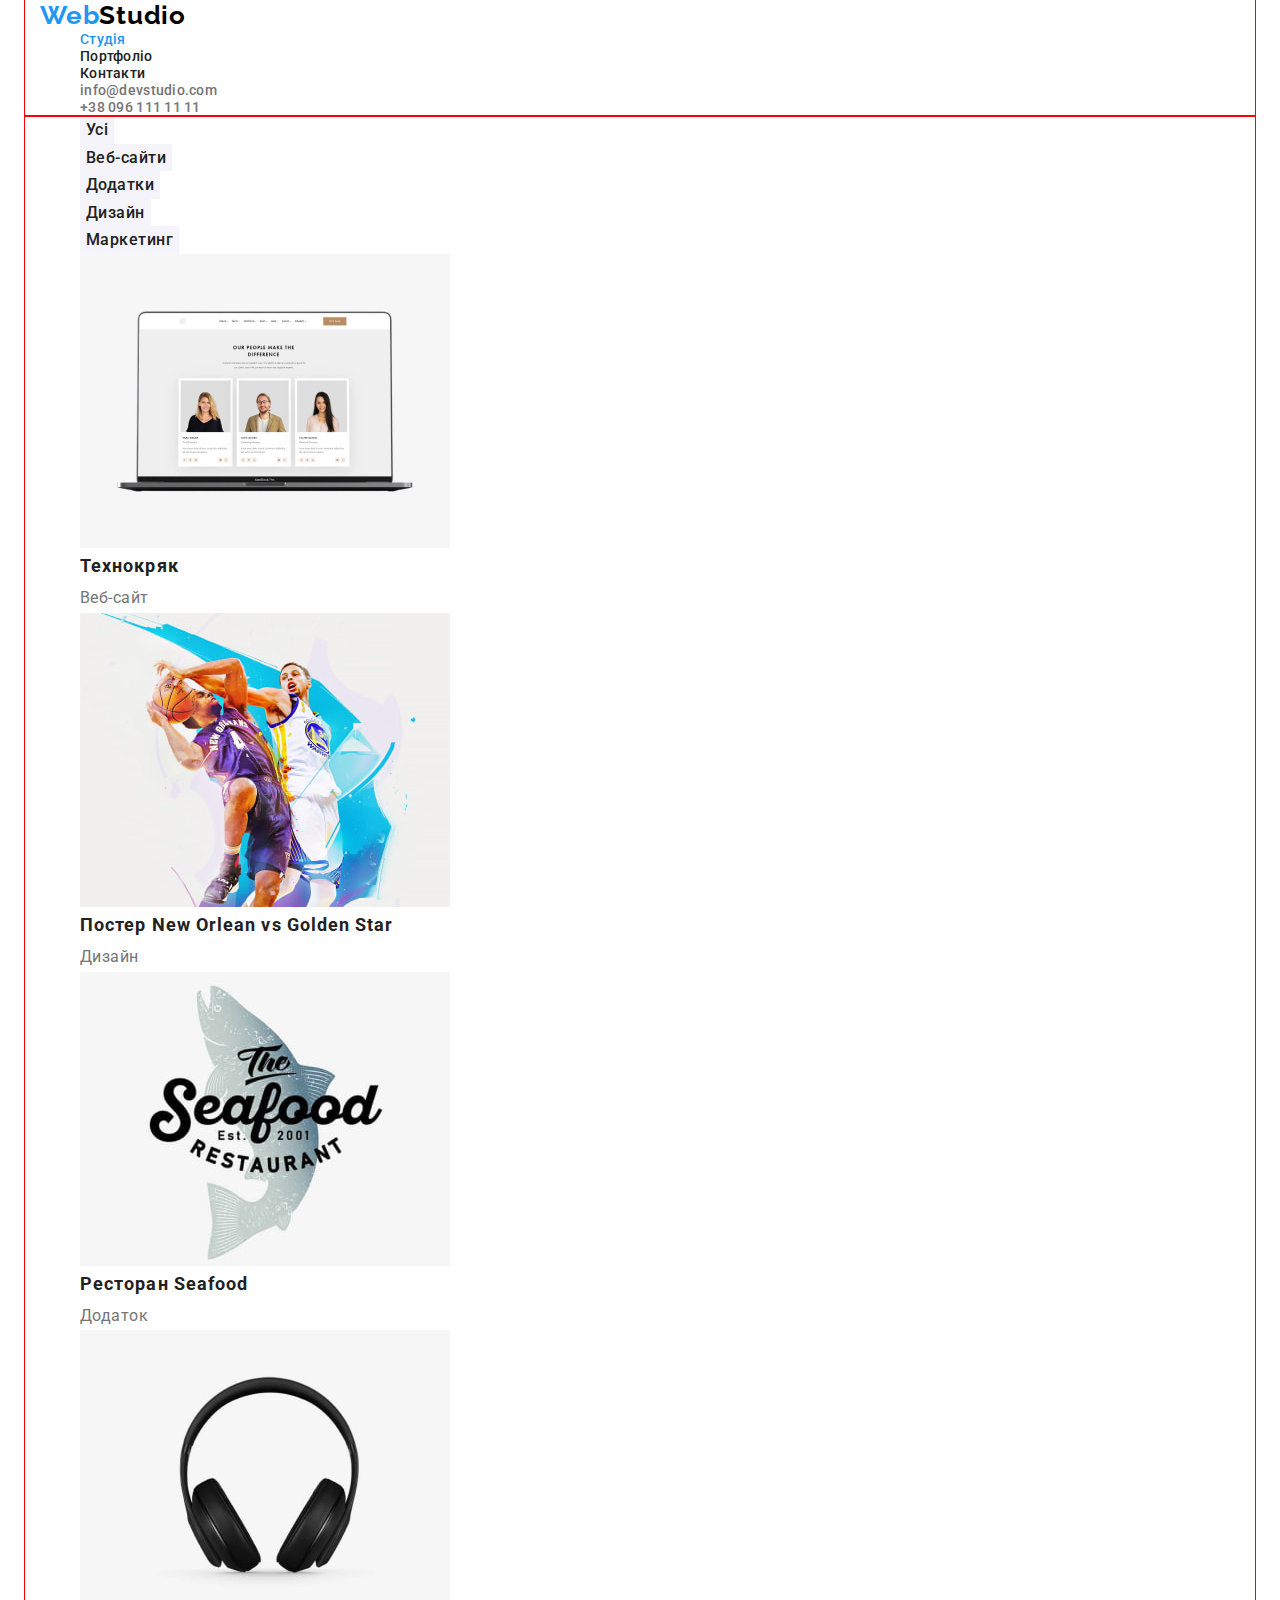
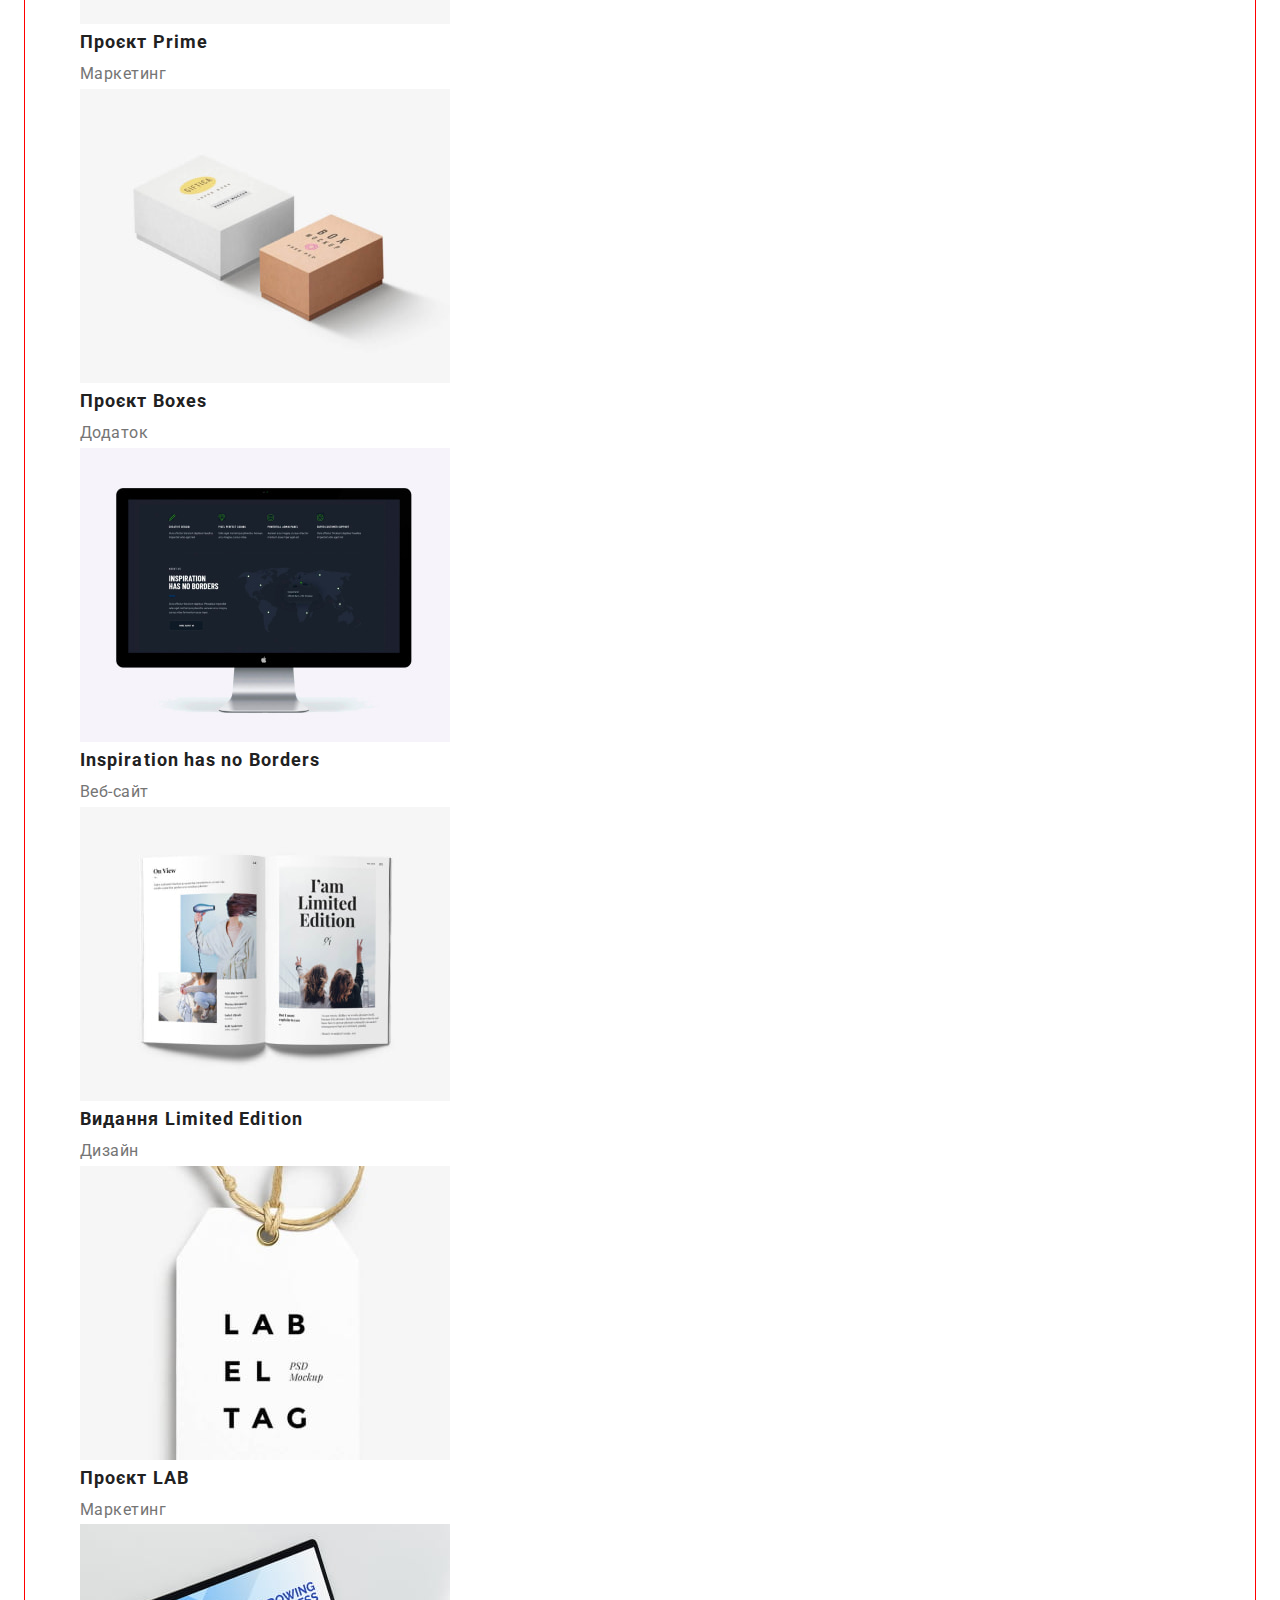
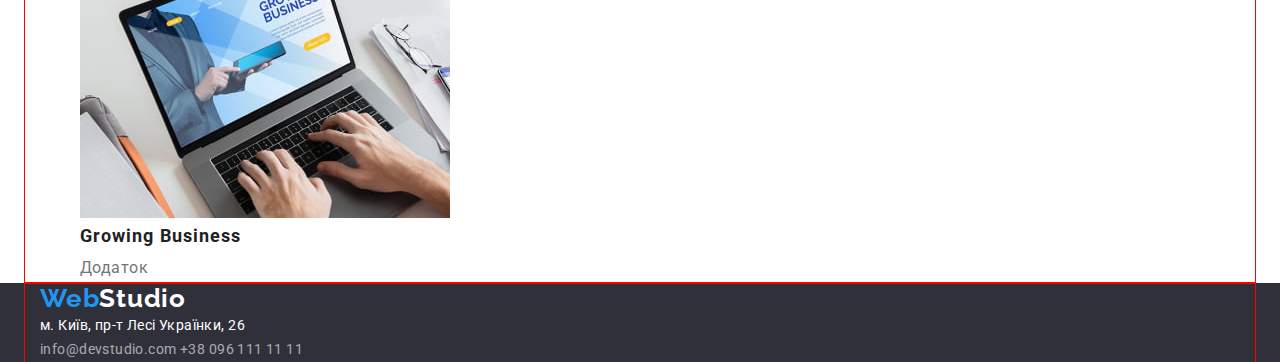
==== portfolio.html @ 1e2674c6 "Дабовляет размер в .container" ====
<!DOCTYPE html>
<html lang="uk">
  <head>
    <meta charset="UTF-8" />
    <meta http-equiv="X-UA-Compatible" content="IE=edge" />
    <meta name="viewport" content="width=device-width, initial-scale=1.0" />
    <link
      rel="stylesheet"
      href="https://cdnjs.cloudflare.com/ajax/libs/modern-normalize/1.1.0/modern-normalize.min.css"
    />
    <link rel="preconnect" href="https://fonts.googleapis.com" />
    <link rel="preconnect" href="https://fonts.gstatic.com" crossorigin />
    <link
      href="https://fonts.googleapis.com/css2?family=Raleway:wght@700&family=Roboto:wght@400;500;700;900&display=swap"
      rel="stylesheet"
    />
    <link rel="stylesheet" href="./css/styles.css" />
    <title>Portfolio</title>
  </head>
  <body>
    <header>
      <div class="container">
        <a class="logo" href="./index.html"><span class="logo-cover">Web</span>Studio</a>
        <nav>
          <ul class="list">
            <li>
              <a class="link navigation-link this-page" href="./index.html">Студія</a>
            </li>
            <li>
              <a class="link navigation-link" href="./portfolio.html">Портфоліо</a>
            </li>
            <li>
              <a class="link navigation-link" href="#">Контакти</a>
            </li>
          </ul>
        </nav>
        <ul class="list">
          <li>
            <a class="link top-contact" href="mailto:info@devstudio.com">info@devstudio.com</a>
          </li>
          <li>
            <a class="link top-contact" href="tel:+380961111111">+38 096 111 11 11</a>
          </li>
        </ul>
      </div>
    </header>
    <main>
      <section product-section>
        <div class="container">
          <h1 class="visually-hidden">Портфоліо Web Studio</h1>
          <ul class="list">
            <li><button class="button" type="button">Усі</button></li>
            <li><button class="button" type="button">Веб-сайти</button></li>
            <li><button class="button" type="button">Додатки</button></li>
            <li><button class="button" type="button">Дизайн</button></li>
            <li><button class="button" type="button">Маркетинг</button></li>
          </ul>
          <ul class="list product-card">
            <li>
              <a class="product-link" href="">
                <img
                  src="./images/8.jpg"
                  alt="Ноутбук на білому тлі, на екрані якого відкрита веб-сайт"
                  width="370"
                  height="294"
                />
                <h2 class="product-title">Технокряк</h2>
                <span class="product-text">Веб-сайт</span>
              </a>
            </li>
            <li>
              <a class="product-link" href="">
                <img
                  src="./images/9.jpg"
                  alt="Два хлопця грають у баскетбол"
                  width="370"
                  height="294"
                />
                <h2 class="product-title">Постер New Orlean vs Golden Star</h2>
                <span class="product-text">Дизайн</span>
              </a>
            </li>
            <li>
              <a class="product-link" href="">
                <img
                  src="./images/10.jpg"
                  alt="Напис The Seafood на задньому твір якої розташована риба"
                  width="370"
                  height="294"
                />
                <h2 class="product-title">Ресторан Seafood</h2>
                <span class="product-text">Додаток</span>
              </a>
            </li>
            <li>
              <a class="product-link" href="">
                <img
                  src="./images/11.jpg"
                  alt="Бездротові навушники на білому тлі"
                  width="370"
                  height="294"
                />
                <h2 class="product-title">Проєкт Prime</h2>
                <span class="product-text">Маркетинг</span>
              </a>
            </li>
            <li>
              <a class="product-link" href="">
                <img src="./images/12.jpg" alt="Напис Lab el tag" width="370" height="294" />
                <h2 class="product-title">Проєкт Boxes</h2>
                <span class="product-text">Додаток</span>
              </a>
            </li>
            <li>
              <a class="product-link" href="">
                <img
                  src="./images/13.jpg"
                  alt="Дві коробки на білому тлі"
                  width="370"
                  height="294"
                />
                <h2 class="product-title">Inspiration has no Borders</h2>
                <span class="product-text">Веб-сайт</span>
              </a>
            </li>
            <li>
              <a class="product-link" href="">
                <img
                  src="./images/14.jpg"
                  alt="Комп'ютер із відкритим додатком"
                  width="370"
                  height="294"
                />
                <h2 class="product-title">Видання Limited Edition</h2>
                <span class="product-text">Дизайн</span>
              </a>
            </li>
            <li>
              <a class="product-link" href="">
                <img src="./images/15.jpg" alt="Книжка на білому тлі" width="370" height="294" />
                <h2 class="product-title">Проєкт LAB</h2>
                <span class="product-text">Маркетинг</span>
              </a>
            </li>
            <li>
              <a class="product-link" href="">
                <img
                  src="./images/16.jpg"
                  alt="Робочий стіл на якому розташовані рюкзак, аркуші паперу та ноутбук, у якому відкрито веб-сторінку"
                  width="370"
                  height="294"
                />
                <h2 class="product-title">Growing Business</h2>
                <span class="product-text">Додаток</span>
              </a>
            </li>
          </ul>
        </div>
      </section>
    </main>
    <footer class="bottom-section">
      <div class="container">
        <a class="logo bottom-logo" href="./index.html"
          ><span class="logo-cover">Web</span>Studio</a
        >
        <address class="bottom-text">м. Київ, пр-т Лесі Українки, 26</address>
        <address>
          <a class="link bottom-contact" href="mailto:info@devstudio.com">info@devstudio.com</a>
          <a class="link bottom-contact" href="tel:+380961111111">+38 096 111 11 11</a>
        </address>
      </div>
    </footer>
  </body>
</html>
---- css/styles.css ----
:root{
    --background-color: #FFF;
    --pramiry-color: #757575;
    --secondory-color:#212121;
    --company-color:#2196F3;

    --footer-contact-color: rgba(255, 255, 255, 0.6);

    --pramiry-button-color: #FFF;
    --secondory-button-color: #212121;
    --pramiry-button-background-color: #2196F3;
    --secondory-button-background-color: #F5F4FA; 
}

body
{
    color: var(--pramiry-color);
    background-color: var(--background-color);
    font-family: 'Roboto', sans-serif;
    font-size: 14px;

    letter-spacing: 0.03em;
}

img{
    display: block;
    max-width: 100%;
    height: auto;    
}

h1,
h2,
h3,
p,
ul
{
    margin: 0px;    
}

/* visually hidden */
.visually-hidden {
    position: absolute;
    white-space: nowrap;
    width: 1px;
    height: 1px;
    overflow: hidden;
    border: 0;
    padding: 0;
    clip: rect(0 0 0 0);
    clip-path: inset(50%);
    margin: -1px;
}

/* Container */
.container{
    width: 1230px;

    padding-left: 15px;
    padding-right: 15px;

    margin-left: auto;
    margin-right: auto;

    outline: 1px solid red;
}

/* list */
.list {
    list-style: none;
}

/* links */
.link {
    color: inherit;

    font-size: inherit;

    line-height: 1.14;
    letter-spacing: 0.02em;
    text-decoration: none;
}
.link:hover,
.link:focus {
    color: var(--company-color);
}

/* button */
.button {
    color: var(--secondory-button-color);
    background-color: var(--secondory-button-background-color);

    font-family: inherit;
    font-weight: 500;
    font-size: 16px;
    
    line-height: 1.6;
    letter-spacing: 0.03em;

    border: 0;
}
.button:hover,
.button:focus {
    color: var(--pramiry-button-color);
    background-color: var(--pramiry-button-background-color);
}
/* title */
.title {
    color: var(--secondory-color);

    font-weight: 700;
    font-size: 36px;

    line-height: 1.16;
    letter-spacing: 0.03em;
}

/* header */
 .logo{
    color: #000000;

    font-family: 'Raleway';
    font-weight: 700;
    font-size: 26px;

    line-height: 1.2;
    letter-spacing: 0.03em;

    text-decoration: none;
}
.logo-cover{
    color: var(--company-color);
}
.navigation-link {
    color: var(--secondory-color);

    font-weight: 500;

    line-height: 1.14;
    letter-spacing: 0.02em;
}
.link.this-page {
    color: var(--company-color);
}
.top-contact {

    font-weight: 500;

    line-height: 1.14;
    letter-spacing: 0.02em;
}


/* hero section */
.hero-section{
    background-color: #2F303A;;
}
.hero-title{
    color: #FFFFFF;

    font-weight: 900;
    font-size: 44px;

    line-height: 1.4;
    letter-spacing: 0.06em;

    text-transform: uppercase;
}
.hero-button{
    background-color: var(--company-color);
    color: var(--pramiry-button-color);

    font-family: inherit;
    font-weight: 700;
    font-size: 16px;
    line-height: 1.9;

    letter-spacing: 0.06em;

    border: 0;

    cursor: pointer;
}

/* features section */
.features-title{
    color: var(--secondory-color);

    font-weight: 700;
    font-size: inherit;
    
    line-height: 1.14;
    letter-spacing: 0.03em;
    text-transform: uppercase;
}
/* development-section */

/* employee section */
.employee-title
{
    color: var(--secondory-color);

    font-weight: 500;
    font-size: 16px;

    line-height: 1.19;
    letter-spacing: 0.03em;
}
.employee-text{
    line-height: 1.71;
}

/* footer */
.bottom-section{
    background-color: #2F303A;
}
.logo.bottom-logo {
    color: #FFFFFF;
}
.bottom-text{
    color: #fff;

    font-style: inherit;
    font-weight: 400;

    line-height: 1.7;
    letter-spacing: 0.03em;
}
.bottom-contact {
    color: rgba(255, 255, 255, 0.6);

    font-weight: 400;
    font-style:normal;

    line-height: 1.7;
    letter-spacing: 0.03em;
}

/* product section */
.product-link{
    text-decoration: none;
}
.product-title{
    color: var(--secondory-button-color);

    font-weight: 700;
    font-size: 18px;
    line-height: 2;

    letter-spacing: 0.06em;
}
.product-text{
    color: var(--pramiry-color);

    font-size: 16px;

    line-height: 1.8;
    letter-spacing: 0.03em;
}
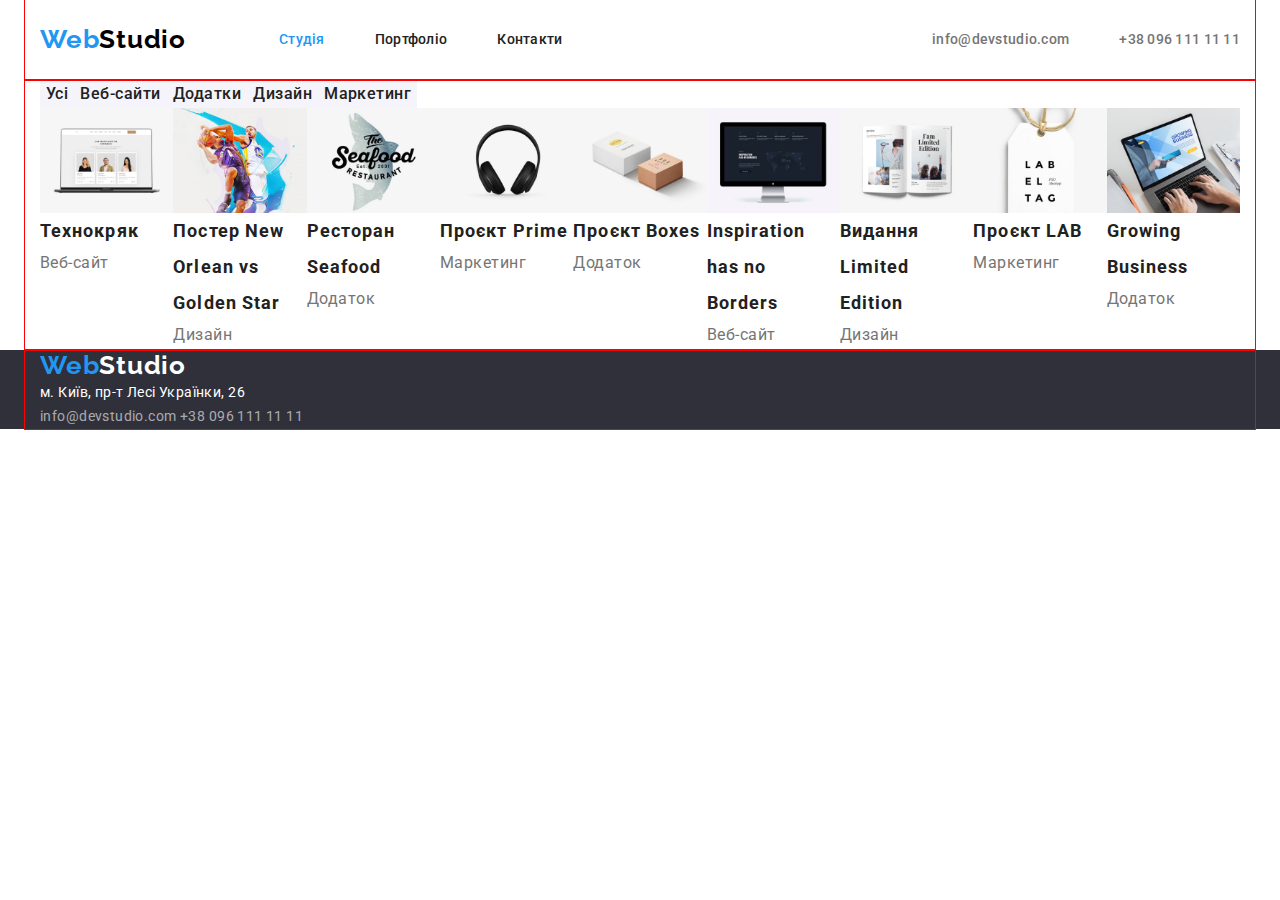
==== commit 1c810153: "Дабовляет флексы в хедер" ====
--- a/portfolio.html
+++ b/portfolio.html
@@ -19,26 +19,26 @@
   </head>
   <body>
     <header>
-      <div class="container">
+      <div class="container flex-header">
         <a class="logo" href="./index.html"><span class="logo-cover">Web</span>Studio</a>
         <nav>
-          <ul class="list">
-            <li>
+          <ul class="list list-nav">
+            <li class="item">
               <a class="link navigation-link this-page" href="./index.html">Студія</a>
             </li>
-            <li>
+            <li class="item">
               <a class="link navigation-link" href="./portfolio.html">Портфоліо</a>
             </li>
-            <li>
+            <li class="item">
               <a class="link navigation-link" href="#">Контакти</a>
             </li>
           </ul>
         </nav>
-        <ul class="list">
-          <li>
+        <ul class="list list-contact">
+          <li class="item">
             <a class="link top-contact" href="mailto:info@devstudio.com">info@devstudio.com</a>
           </li>
-          <li>
+          <li class="item">
             <a class="link top-contact" href="tel:+380961111111">+38 096 111 11 11</a>
           </li>
         </ul>
--- a/css/styles.css
+++ b/css/styles.css
@@ -34,7 +34,8 @@
 p,
 ul
 {
-    margin: 0px;    
+    margin: 0px;
+    padding: 0px;   
 }
 
 /* visually hidden */
@@ -66,6 +67,8 @@
 
 /* list */
 .list {
+    display: flex;
+
     list-style: none;
 }
 
@@ -115,6 +118,10 @@
 }
 
 /* header */
+.flex-header{
+    display: flex;
+    align-items: center;
+}
  .logo{
     color: #000000;
 
@@ -138,7 +145,7 @@
     line-height: 1.14;
     letter-spacing: 0.02em;
 }
-.link.this-page {
+.link.this-page{
     color: var(--company-color);
 }
 .top-contact {
@@ -149,6 +156,23 @@
     letter-spacing: 0.02em;
 }
 
+.list .item:not(:last-child){
+    margin-right:50px;
+}
+.list-nav
+{
+    margin-left: 93px;
+}
+.list.list-contact{
+    margin-left: auto;
+}
+.flex-header .link
+{
+    display: block;
+    padding-top: 32px;
+    padding-bottom: 32px;
+
+}
 
 /* hero section */
 .hero-section{
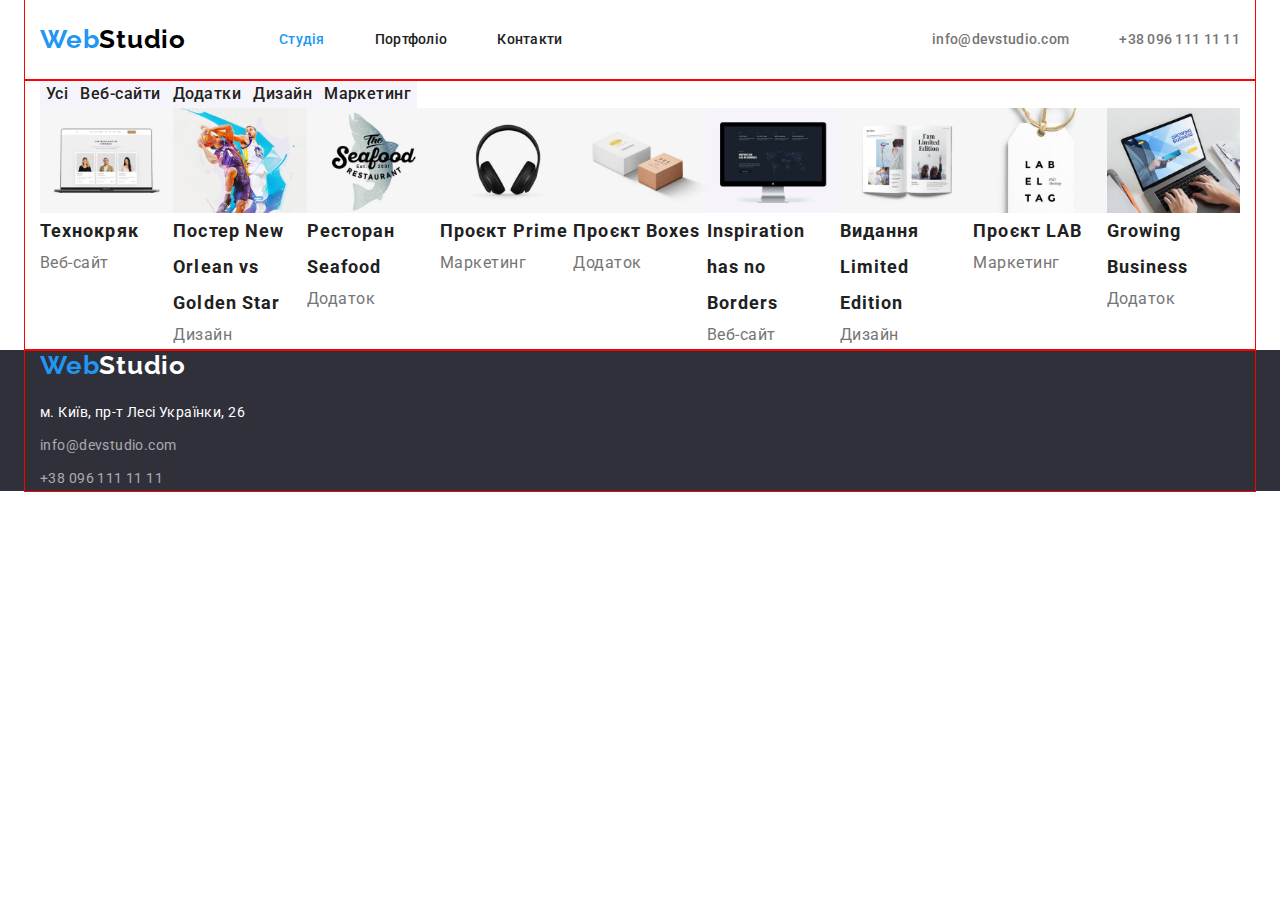
==== commit b6319acf: "Редактирует footer" ====
--- a/portfolio.html
+++ b/portfolio.html
@@ -45,7 +45,7 @@
       </div>
     </header>
     <main>
-      <section product-section>
+      <section class="product-section">
         <div class="container">
           <h1 class="visually-hidden">Портфоліо Web Studio</h1>
           <ul class="list">
@@ -163,10 +163,18 @@
         <a class="logo bottom-logo" href="./index.html"
           ><span class="logo-cover">Web</span>Studio</a
         >
-        <address class="bottom-text">м. Київ, пр-т Лесі Українки, 26</address>
+        <address class="bottom-text">
+          <span class="bottom-span">м. Київ, пр-т Лесі Українки, 26</span>
+        </address>
         <address>
-          <a class="link bottom-contact" href="mailto:info@devstudio.com">info@devstudio.com</a>
-          <a class="link bottom-contact" href="tel:+380961111111">+38 096 111 11 11</a>
+          <ul>
+            <span class="bottom-span"
+              ><a class="link bottom-contact" href="mailto:info@devstudio.com"
+                >info@devstudio.com</a
+              ></span
+            >
+            <a class="link bottom-contact" href="tel:+380961111111">+38 096 111 11 11</a>
+          </ul>
         </address>
       </div>
     </footer>
--- a/css/styles.css
+++ b/css/styles.css
@@ -108,6 +108,10 @@
 }
 /* title */
 .title {
+    text-align: center;
+
+    margin-bottom: 50px;
+
     color: var(--secondory-color);
 
     font-weight: 700;
@@ -176,9 +180,15 @@
 
 /* hero section */
 .hero-section{
-    background-color: #2F303A;;
+    background-color: #2F303A;
 }
 .hero-title{
+    text-align: center;
+    margin-left: auto;
+    margin-right: auto;
+
+    width: 696px;
+
     color: #FFFFFF;
 
     font-weight: 900;
@@ -190,8 +200,14 @@
     text-transform: uppercase;
 }
 .hero-button{
+    padding: 0px;
+    margin-left: auto;
+    margin-right: auto;
+    display: block;
+
     background-color: var(--company-color);
     color: var(--pramiry-button-color);
+    box-shadow: 0px 4px 4px rgba(0, 0, 0, 0.15);
 
     font-family: inherit;
     font-weight: 700;
@@ -201,12 +217,19 @@
     letter-spacing: 0.06em;
 
     border: 0;
+    border-radius: 4px;
 
     cursor: pointer;
+}
+.hero-button .button-text{
+    display: block;
+    padding: 10px 32px;
 }
 
 /* features section */
 .features-title{
+    margin-bottom: 10px;
+
     color: var(--secondory-color);
 
     font-weight: 700;
@@ -216,11 +239,29 @@
     letter-spacing: 0.03em;
     text-transform: uppercase;
 }
+.features-list{
+    flex-wrap: wrap;
+}
+.list-features .item{
+    width: 270px;
+}
+.list-features .item:not(:nth-child(4n+4)){
+    margin-right: 30px;
+}
 /* development-section */
-
+.list-developmen{
+    flex-wrap: wrap;
+}
+.list-developmen .item:not(:nth-child(4n+4)){
+    margin-right: 30px;
+}
 /* employee section */
-.employee-title
-{
+.card-text{
+    text-align: center;
+}
+.employee-card-title{
+    margin-bottom: 10px;
+
     color: var(--secondory-color);
 
     font-weight: 500;
@@ -229,7 +270,7 @@
     line-height: 1.19;
     letter-spacing: 0.03em;
 }
-.employee-text{
+.employee-card-text{
     line-height: 1.71;
 }
 
@@ -238,7 +279,9 @@
     background-color: #2F303A;
 }
 .logo.bottom-logo {
+    display: block;
     color: #FFFFFF;
+    margin-bottom: 20px;
 }
 .bottom-text{
     color: #fff;
@@ -248,6 +291,10 @@
 
     line-height: 1.7;
     letter-spacing: 0.03em;
+}
+.bottom-span{
+    display: block;
+   margin-bottom: 9px; 
 }
 .bottom-contact {
     color: rgba(255, 255, 255, 0.6);
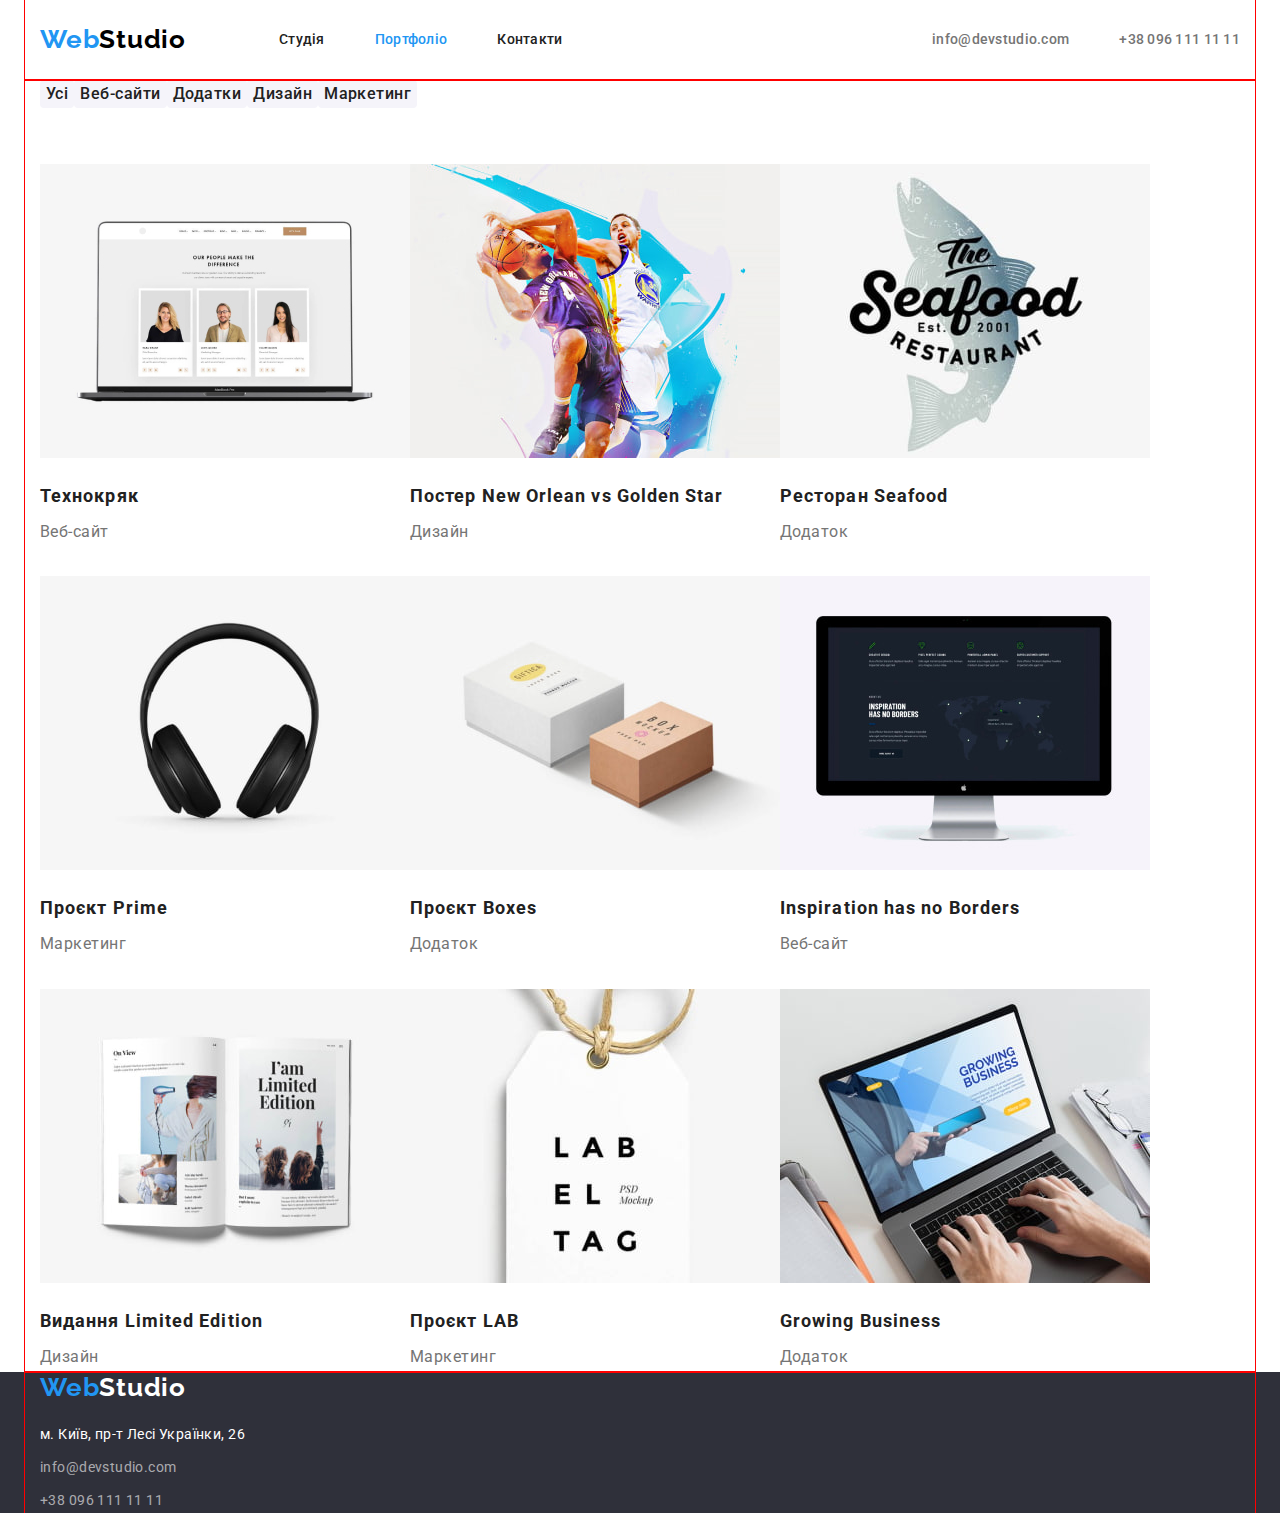
==== commit 339bc3a4: "Дабавляет сетку флексов в партфорио" ====
--- a/portfolio.html
+++ b/portfolio.html
@@ -24,10 +24,10 @@
         <nav>
           <ul class="list list-nav">
             <li class="item">
-              <a class="link navigation-link this-page" href="./index.html">Студія</a>
+              <a class="link navigation-link" href="./index.html">Студія</a>
             </li>
             <li class="item">
-              <a class="link navigation-link" href="./portfolio.html">Портфоліо</a>
+              <a class="link navigation-link this-page" href="./portfolio.html">Портфоліо</a>
             </li>
             <li class="item">
               <a class="link navigation-link" href="#">Контакти</a>
@@ -48,7 +48,7 @@
       <section class="product-section">
         <div class="container">
           <h1 class="visually-hidden">Портфоліо Web Studio</h1>
-          <ul class="list">
+          <ul class="list list-botton">
             <li><button class="button" type="button">Усі</button></li>
             <li><button class="button" type="button">Веб-сайти</button></li>
             <li><button class="button" type="button">Додатки</button></li>
@@ -56,7 +56,7 @@
             <li><button class="button" type="button">Маркетинг</button></li>
           </ul>
           <ul class="list product-card">
-            <li>
+            <li class="item">
               <a class="product-link" href="">
                 <img
                   src="./images/8.jpg"
@@ -68,7 +68,7 @@
                 <span class="product-text">Веб-сайт</span>
               </a>
             </li>
-            <li>
+            <li class="item">
               <a class="product-link" href="">
                 <img
                   src="./images/9.jpg"
@@ -80,7 +80,7 @@
                 <span class="product-text">Дизайн</span>
               </a>
             </li>
-            <li>
+            <li class="item">
               <a class="product-link" href="">
                 <img
                   src="./images/10.jpg"
@@ -92,7 +92,7 @@
                 <span class="product-text">Додаток</span>
               </a>
             </li>
-            <li>
+            <li class="item">
               <a class="product-link" href="">
                 <img
                   src="./images/11.jpg"
@@ -104,14 +104,14 @@
                 <span class="product-text">Маркетинг</span>
               </a>
             </li>
-            <li>
+            <li class="item">
               <a class="product-link" href="">
                 <img src="./images/12.jpg" alt="Напис Lab el tag" width="370" height="294" />
                 <h2 class="product-title">Проєкт Boxes</h2>
                 <span class="product-text">Додаток</span>
               </a>
             </li>
-            <li>
+            <li class="item">
               <a class="product-link" href="">
                 <img
                   src="./images/13.jpg"
@@ -123,7 +123,7 @@
                 <span class="product-text">Веб-сайт</span>
               </a>
             </li>
-            <li>
+            <li class="item">
               <a class="product-link" href="">
                 <img
                   src="./images/14.jpg"
@@ -135,14 +135,14 @@
                 <span class="product-text">Дизайн</span>
               </a>
             </li>
-            <li>
+            <li class="item">
               <a class="product-link" href="">
                 <img src="./images/15.jpg" alt="Книжка на білому тлі" width="370" height="294" />
                 <h2 class="product-title">Проєкт LAB</h2>
                 <span class="product-text">Маркетинг</span>
               </a>
             </li>
-            <li>
+            <li class="item">
               <a class="product-link" href="">
                 <img
                   src="./images/16.jpg"
--- a/css/styles.css
+++ b/css/styles.css
@@ -89,12 +89,15 @@
 
 /* button */
 .button {
+
     color: var(--secondory-button-color);
     background-color: var(--secondory-button-background-color);
 
     font-family: inherit;
     font-weight: 500;
     font-size: 16px;
+
+    border-radius: 4px;
     
     line-height: 1.6;
     letter-spacing: 0.03em;
@@ -105,6 +108,7 @@
 .button:focus {
     color: var(--pramiry-button-color);
     background-color: var(--pramiry-button-background-color);
+    box-shadow: 0px 3px 1px rgba(0, 0, 0, 0.1), 0px 1px 2px rgba(0, 0, 0, 0.08), 0px 2px 2px rgba(0, 0, 0, 0.12);
 }
 /* title */
 .title {
@@ -160,7 +164,9 @@
     letter-spacing: 0.02em;
 }
 
-.list .item:not(:last-child){
+.list-nav .item:not(:last-child),
+.list-contact .item:not(:last-child)
+{
     margin-right:50px;
 }
 .list-nav
@@ -307,10 +313,31 @@
 }
 
 /* product section */
+.list-botton
+{
+    margin-left: auto;
+    margin-right: auto;
+    margin-bottom: 56px;
+}
+.product-card{
+    flex-wrap: wrap;
+}
+.product-card .item{
+    width: 370px;
+}
+.product-card .item:not(:nth-child(n+7)){
+    margin-bottom: 30px;
+}
+.product-card .item:not(:nth-child(n3+3))
+{
+    margin-right: 30px;
+}
 .product-link{
     text-decoration: none;
 }
 .product-title{
+    margin-top: 20px;
+    margin-bottom: 4px;
     color: var(--secondory-button-color);
 
     font-weight: 700;
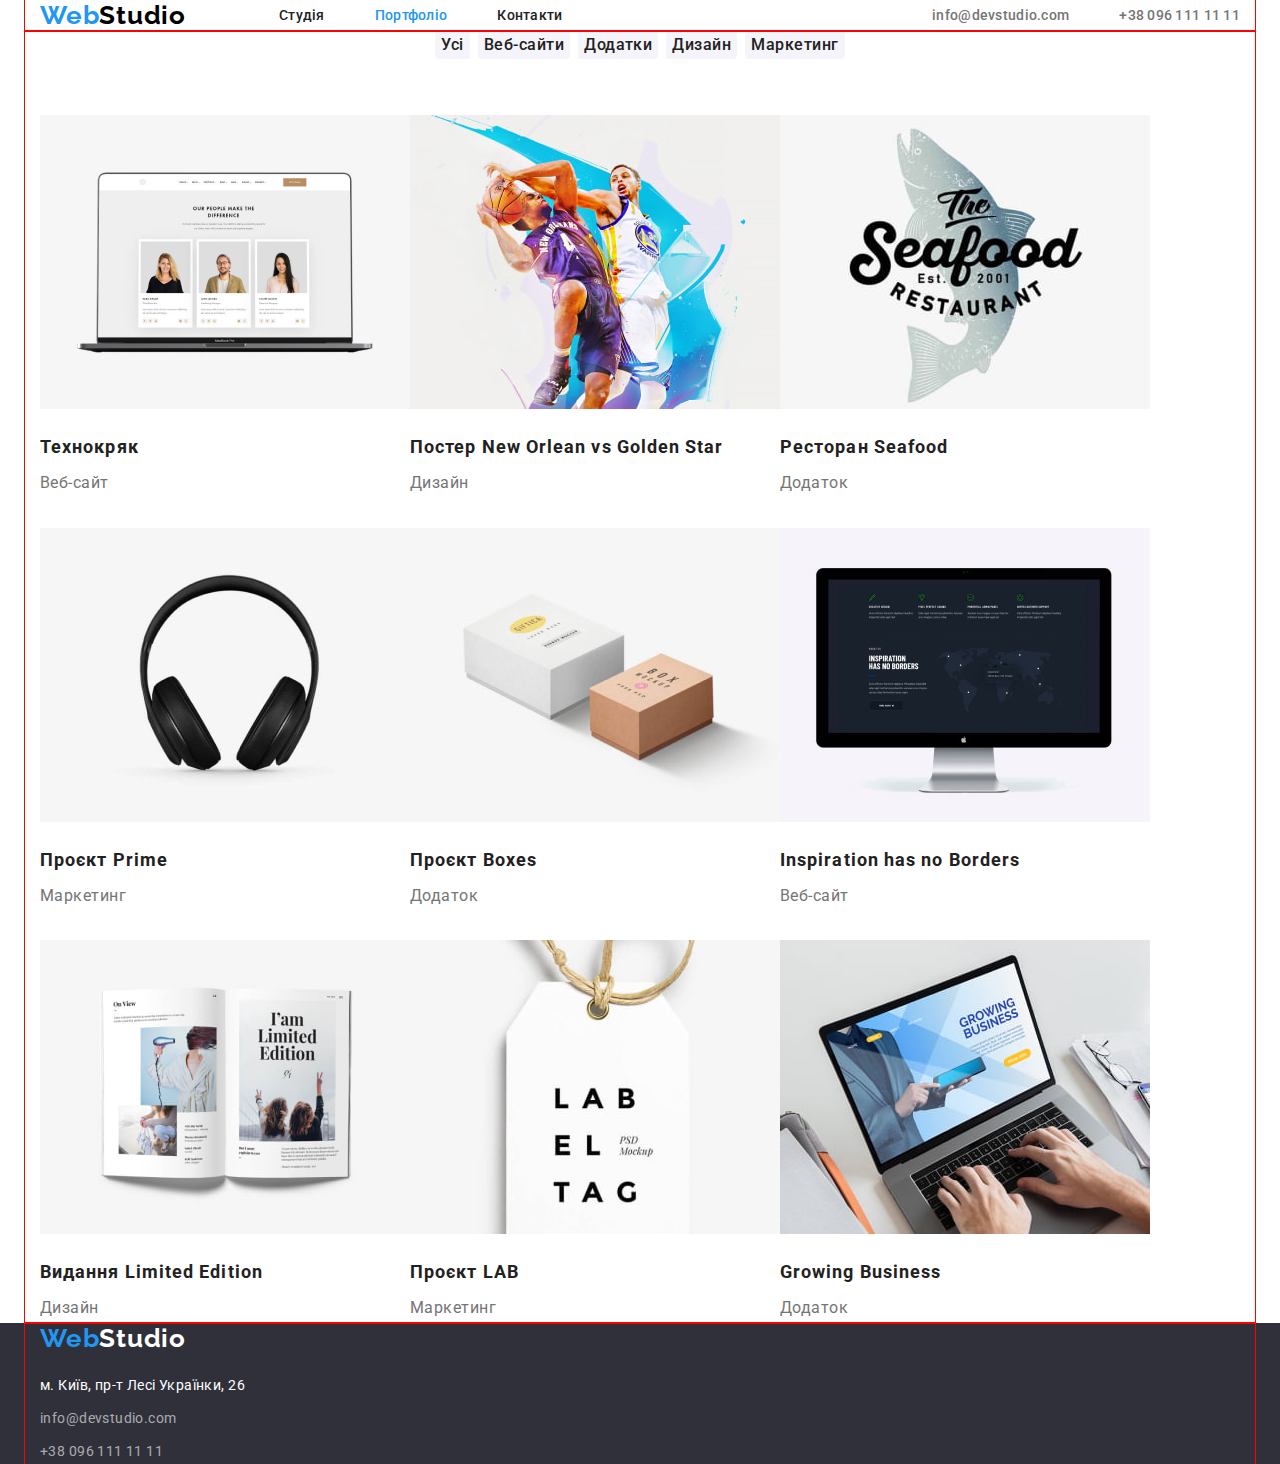
==== commit 880231b9: "Исправил шапку" ====
--- a/portfolio.html
+++ b/portfolio.html
@@ -20,8 +20,8 @@
   <body>
     <header>
       <div class="container flex-header">
-        <a class="logo" href="./index.html"><span class="logo-cover">Web</span>Studio</a>
-        <nav>
+        <nav class="flex-nav">
+          <a class="logo" href="./index.html"><span class="logo-cover">Web</span>Studio</a>
           <ul class="list list-nav">
             <li class="item">
               <a class="link navigation-link" href="./index.html">Студія</a>
@@ -49,11 +49,11 @@
         <div class="container">
           <h1 class="visually-hidden">Портфоліо Web Studio</h1>
           <ul class="list list-botton">
-            <li><button class="button" type="button">Усі</button></li>
-            <li><button class="button" type="button">Веб-сайти</button></li>
-            <li><button class="button" type="button">Додатки</button></li>
-            <li><button class="button" type="button">Дизайн</button></li>
-            <li><button class="button" type="button">Маркетинг</button></li>
+            <li class="item"><button class="button" type="button">Усі</button></li>
+            <li class="item"><button class="button" type="button">Веб-сайти</button></li>
+            <li class="item"><button class="button" type="button">Додатки</button></li>
+            <li class="item"><button class="button" type="button">Дизайн</button></li>
+            <li class="item"><button class="button" type="button">Маркетинг</button></li>
           </ul>
           <ul class="list product-card">
             <li class="item">
--- a/css/styles.css
+++ b/css/styles.css
@@ -129,8 +129,18 @@
 .flex-header{
     display: flex;
     align-items: center;
-}
- .logo{
+    justify-content: space-between;
+}
+.flex-nav{
+    display: flex;
+    align-items: center;
+    gap: 93px;
+}
+.list-nav{
+    display: flex;
+    gap:50px;
+}
+.logo{
     color: #000000;
 
     font-family: 'Raleway';
@@ -163,37 +173,23 @@
     line-height: 1.14;
     letter-spacing: 0.02em;
 }
-
-.list-nav .item:not(:last-child),
-.list-contact .item:not(:last-child)
-{
-    margin-right:50px;
-}
-.list-nav
-{
-    margin-left: 93px;
-}
 .list.list-contact{
-    margin-left: auto;
-}
-.flex-header .link
-{
-    display: block;
-    padding-top: 32px;
-    padding-bottom: 32px;
-
-}
+    gap: 50px;
+}
+
 
 /* hero section */
 .hero-section{
     background-color: #2F303A;
 }
 .hero-title{
+    margin-bottom: 30px;
+
     text-align: center;
     margin-left: auto;
     margin-right: auto;
 
-    width: 696px;
+    max-width: 696px;
 
     color: #FFFFFF;
 
@@ -228,6 +224,7 @@
     cursor: pointer;
 }
 .hero-button .button-text{
+
     display: block;
     padding: 10px 32px;
 }
@@ -315,9 +312,15 @@
 /* product section */
 .list-botton
 {
-    margin-left: auto;
-    margin-right: auto;
+    display: flex;
+    justify-content: center;
+    align-items: center;
+    
     margin-bottom: 56px;
+}
+.list-botton .item:not(:last-child)
+{
+    margin-right: 8px;    
 }
 .product-card{
     flex-wrap: wrap;
@@ -325,12 +328,11 @@
 .product-card .item{
     width: 370px;
 }
+.product-card .item:not(:nth-child(n3)) {
+    margin-right: 30px;
+}
 .product-card .item:not(:nth-child(n+7)){
     margin-bottom: 30px;
-}
-.product-card .item:not(:nth-child(n3+3))
-{
-    margin-right: 30px;
 }
 .product-link{
     text-decoration: none;
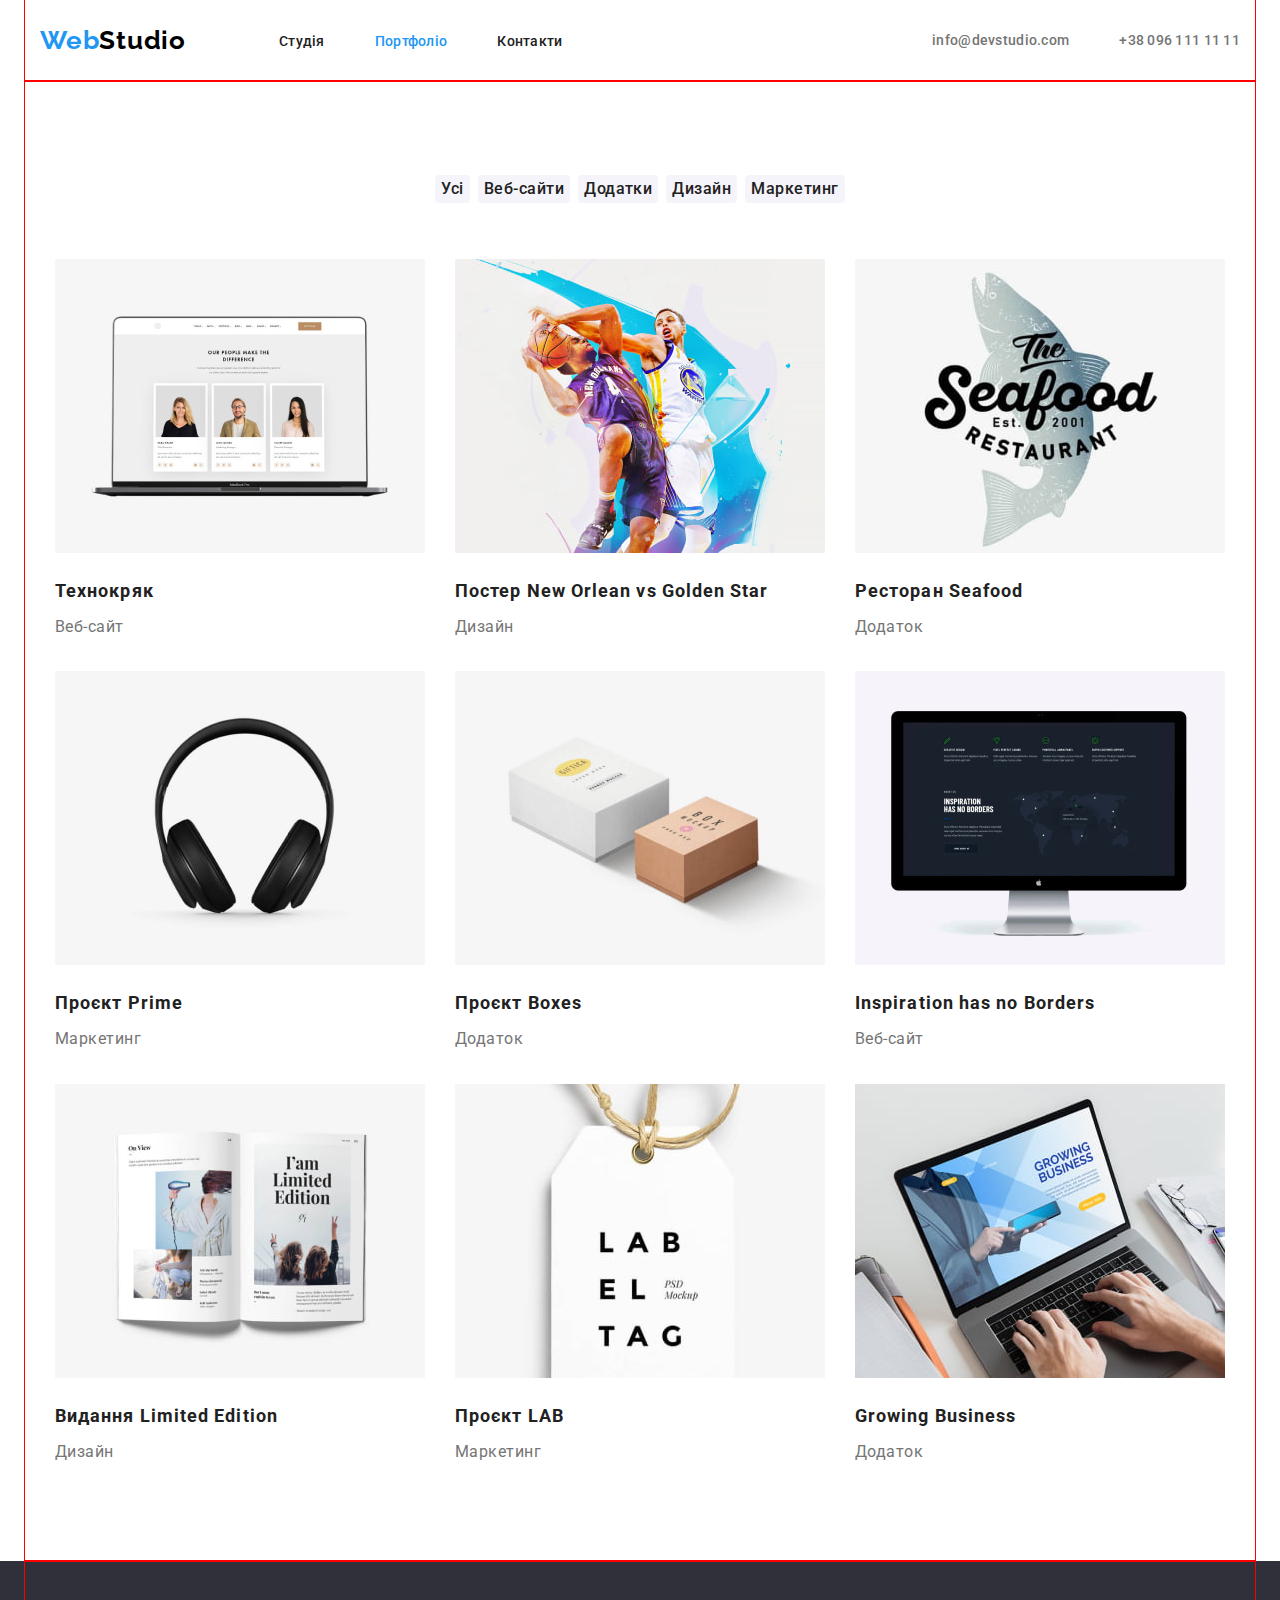
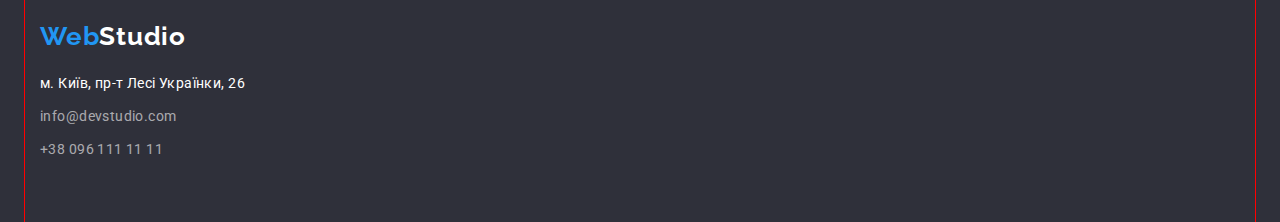
==== commit 376c8c49: "Исправляет недочоты" ====
--- a/portfolio.html
+++ b/portfolio.html
@@ -47,135 +47,139 @@
     <main>
       <section class="product-section">
         <div class="container">
-          <h1 class="visually-hidden">Портфоліо Web Studio</h1>
-          <ul class="list list-botton">
-            <li class="item"><button class="button" type="button">Усі</button></li>
-            <li class="item"><button class="button" type="button">Веб-сайти</button></li>
-            <li class="item"><button class="button" type="button">Додатки</button></li>
-            <li class="item"><button class="button" type="button">Дизайн</button></li>
-            <li class="item"><button class="button" type="button">Маркетинг</button></li>
-          </ul>
-          <ul class="list product-card">
-            <li class="item">
-              <a class="product-link" href="">
-                <img
-                  src="./images/8.jpg"
-                  alt="Ноутбук на білому тлі, на екрані якого відкрита веб-сайт"
-                  width="370"
-                  height="294"
-                />
-                <h2 class="product-title">Технокряк</h2>
-                <span class="product-text">Веб-сайт</span>
-              </a>
-            </li>
-            <li class="item">
-              <a class="product-link" href="">
-                <img
-                  src="./images/9.jpg"
-                  alt="Два хлопця грають у баскетбол"
-                  width="370"
-                  height="294"
-                />
-                <h2 class="product-title">Постер New Orlean vs Golden Star</h2>
-                <span class="product-text">Дизайн</span>
-              </a>
-            </li>
-            <li class="item">
-              <a class="product-link" href="">
-                <img
-                  src="./images/10.jpg"
-                  alt="Напис The Seafood на задньому твір якої розташована риба"
-                  width="370"
-                  height="294"
-                />
-                <h2 class="product-title">Ресторан Seafood</h2>
-                <span class="product-text">Додаток</span>
-              </a>
-            </li>
-            <li class="item">
-              <a class="product-link" href="">
-                <img
-                  src="./images/11.jpg"
-                  alt="Бездротові навушники на білому тлі"
-                  width="370"
-                  height="294"
-                />
-                <h2 class="product-title">Проєкт Prime</h2>
-                <span class="product-text">Маркетинг</span>
-              </a>
-            </li>
-            <li class="item">
-              <a class="product-link" href="">
-                <img src="./images/12.jpg" alt="Напис Lab el tag" width="370" height="294" />
-                <h2 class="product-title">Проєкт Boxes</h2>
-                <span class="product-text">Додаток</span>
-              </a>
-            </li>
-            <li class="item">
-              <a class="product-link" href="">
-                <img
-                  src="./images/13.jpg"
-                  alt="Дві коробки на білому тлі"
-                  width="370"
-                  height="294"
-                />
-                <h2 class="product-title">Inspiration has no Borders</h2>
-                <span class="product-text">Веб-сайт</span>
-              </a>
-            </li>
-            <li class="item">
-              <a class="product-link" href="">
-                <img
-                  src="./images/14.jpg"
-                  alt="Комп'ютер із відкритим додатком"
-                  width="370"
-                  height="294"
-                />
-                <h2 class="product-title">Видання Limited Edition</h2>
-                <span class="product-text">Дизайн</span>
-              </a>
-            </li>
-            <li class="item">
-              <a class="product-link" href="">
-                <img src="./images/15.jpg" alt="Книжка на білому тлі" width="370" height="294" />
-                <h2 class="product-title">Проєкт LAB</h2>
-                <span class="product-text">Маркетинг</span>
-              </a>
-            </li>
-            <li class="item">
-              <a class="product-link" href="">
-                <img
-                  src="./images/16.jpg"
-                  alt="Робочий стіл на якому розташовані рюкзак, аркуші паперу та ноутбук, у якому відкрито веб-сторінку"
-                  width="370"
-                  height="294"
-                />
-                <h2 class="product-title">Growing Business</h2>
-                <span class="product-text">Додаток</span>
-              </a>
-            </li>
-          </ul>
+          <div class="section">
+            <h1 class="visually-hidden">Портфоліо Web Studio</h1>
+            <ul class="list list-botton">
+              <li class="item"><button class="button" type="button">Усі</button></li>
+              <li class="item"><button class="button" type="button">Веб-сайти</button></li>
+              <li class="item"><button class="button" type="button">Додатки</button></li>
+              <li class="item"><button class="button" type="button">Дизайн</button></li>
+              <li class="item"><button class="button" type="button">Маркетинг</button></li>
+            </ul>
+            <ul class="list product-card">
+              <li class="item">
+                <a class="product-link" href="">
+                  <img
+                    src="./images/8.jpg"
+                    alt="Ноутбук на білому тлі, на екрані якого відкрита веб-сайт"
+                    width="370"
+                    height="294"
+                  />
+                  <h2 class="product-title">Технокряк</h2>
+                  <span class="product-text">Веб-сайт</span>
+                </a>
+              </li>
+              <li class="item">
+                <a class="product-link" href="">
+                  <img
+                    src="./images/9.jpg"
+                    alt="Два хлопця грають у баскетбол"
+                    width="370"
+                    height="294"
+                  />
+                  <h2 class="product-title">Постер New Orlean vs Golden Star</h2>
+                  <span class="product-text">Дизайн</span>
+                </a>
+              </li>
+              <li class="item">
+                <a class="product-link" href="">
+                  <img
+                    src="./images/10.jpg"
+                    alt="Напис The Seafood на задньому твір якої розташована риба"
+                    width="370"
+                    height="294"
+                  />
+                  <h2 class="product-title">Ресторан Seafood</h2>
+                  <span class="product-text">Додаток</span>
+                </a>
+              </li>
+              <li class="item">
+                <a class="product-link" href="">
+                  <img
+                    src="./images/11.jpg"
+                    alt="Бездротові навушники на білому тлі"
+                    width="370"
+                    height="294"
+                  />
+                  <h2 class="product-title">Проєкт Prime</h2>
+                  <span class="product-text">Маркетинг</span>
+                </a>
+              </li>
+              <li class="item">
+                <a class="product-link" href="">
+                  <img src="./images/12.jpg" alt="Напис Lab el tag" width="370" height="294" />
+                  <h2 class="product-title">Проєкт Boxes</h2>
+                  <span class="product-text">Додаток</span>
+                </a>
+              </li>
+              <li class="item">
+                <a class="product-link" href="">
+                  <img
+                    src="./images/13.jpg"
+                    alt="Дві коробки на білому тлі"
+                    width="370"
+                    height="294"
+                  />
+                  <h2 class="product-title">Inspiration has no Borders</h2>
+                  <span class="product-text">Веб-сайт</span>
+                </a>
+              </li>
+              <li class="item">
+                <a class="product-link" href="">
+                  <img
+                    src="./images/14.jpg"
+                    alt="Комп'ютер із відкритим додатком"
+                    width="370"
+                    height="294"
+                  />
+                  <h2 class="product-title">Видання Limited Edition</h2>
+                  <span class="product-text">Дизайн</span>
+                </a>
+              </li>
+              <li class="item">
+                <a class="product-link" href="">
+                  <img src="./images/15.jpg" alt="Книжка на білому тлі" width="370" height="294" />
+                  <h2 class="product-title">Проєкт LAB</h2>
+                  <span class="product-text">Маркетинг</span>
+                </a>
+              </li>
+              <li class="item">
+                <a class="product-link" href="">
+                  <img
+                    src="./images/16.jpg"
+                    alt="Робочий стіл на якому розташовані рюкзак, аркуші паперу та ноутбук, у якому відкрито веб-сторінку"
+                    width="370"
+                    height="294"
+                  />
+                  <h2 class="product-title">Growing Business</h2>
+                  <span class="product-text">Додаток</span>
+                </a>
+              </li>
+            </ul>
+          </div>
         </div>
       </section>
     </main>
     <footer class="bottom-section">
       <div class="container">
-        <a class="logo bottom-logo" href="./index.html"
-          ><span class="logo-cover">Web</span>Studio</a
-        >
-        <address class="bottom-text">
-          <span class="bottom-span">м. Київ, пр-т Лесі Українки, 26</span>
-        </address>
-        <address>
-          <ul>
-            <span class="bottom-span"
-              ><a class="link bottom-contact" href="mailto:info@devstudio.com"
-                >info@devstudio.com</a
-              ></span
-            >
-            <a class="link bottom-contact" href="tel:+380961111111">+38 096 111 11 11</a>
-          </ul>
-        </address>
+        <div class="section">
+          <a class="logo bottom-logo" href="./index.html"
+            ><span class="logo-cover">Web</span>Studio</a
+          >
+          <address class="bottom-text">
+            <span class="bottom-span">м. Київ, пр-т Лесі Українки, 26</span>
+          </address>
+          <address>
+            <ul>
+              <span class="bottom-span"
+                ><a class="link bottom-contact" href="mailto:info@devstudio.com"
+                  >info@devstudio.com</a
+                ></span
+              >
+              <a class="link bottom-contact" href="tel:+380961111111">+38 096 111 11 11</a>
+            </ul>
+          </address>
+        </div>
       </div>
     </footer>
   </body>
--- a/css/styles.css
+++ b/css/styles.css
@@ -64,7 +64,12 @@
 
     outline: 1px solid red;
 }
-
+/* section */
+.section
+{
+    padding-top: 94px;
+    padding-bottom: 94px;
+}
 /* list */
 .list {
     display: flex;
@@ -140,6 +145,10 @@
     display: flex;
     gap:50px;
 }
+.list-nav .item{
+    padding-top: 33px;
+    padding-bottom: 31px;
+}
 .logo{
     color: #000000;
 
@@ -181,6 +190,11 @@
 /* hero section */
 .hero-section{
     background-color: #2F303A;
+}
+.hero-section .section{
+    height: 600px;
+    padding-bottom: 200px;
+    padding-top: 200px;
 }
 .hero-title{
     margin-bottom: 30px;
@@ -230,6 +244,9 @@
 }
 
 /* features section */
+.features-section .section{
+    padding-bottom: 0px;
+}
 .features-title{
     margin-bottom: 10px;
 
@@ -242,23 +259,26 @@
     letter-spacing: 0.03em;
     text-transform: uppercase;
 }
-.features-list{
+.list-features{
     flex-wrap: wrap;
+    gap:30px;
 }
 .list-features .item{
     width: 270px;
 }
-.list-features .item:not(:nth-child(4n+4)){
-    margin-right: 30px;
-}
+
 /* development-section */
 .list-developmen{
     flex-wrap: wrap;
-}
-.list-developmen .item:not(:nth-child(4n+4)){
-    margin-right: 30px;
+    gap: 30px;
+    justify-content: center;
 }
 /* employee section */
+.list-employee{
+    flex-wrap: wrap;
+    gap: 30px;
+    justify-content: center;
+}
 .card-text{
     text-align: center;
 }
@@ -280,6 +300,11 @@
 /* footer */
 .bottom-section{
     background-color: #2F303A;
+}
+.bottom-section .section
+{
+    padding-top: 60px;
+    padding-bottom: 60px;  
 }
 .logo.bottom-logo {
     display: block;
@@ -324,15 +349,11 @@
 }
 .product-card{
     flex-wrap: wrap;
+    gap: 30px;
+    justify-content: center;
 }
 .product-card .item{
     width: 370px;
-}
-.product-card .item:not(:nth-child(n3)) {
-    margin-right: 30px;
-}
-.product-card .item:not(:nth-child(n+7)){
-    margin-bottom: 30px;
 }
 .product-link{
     text-decoration: none;
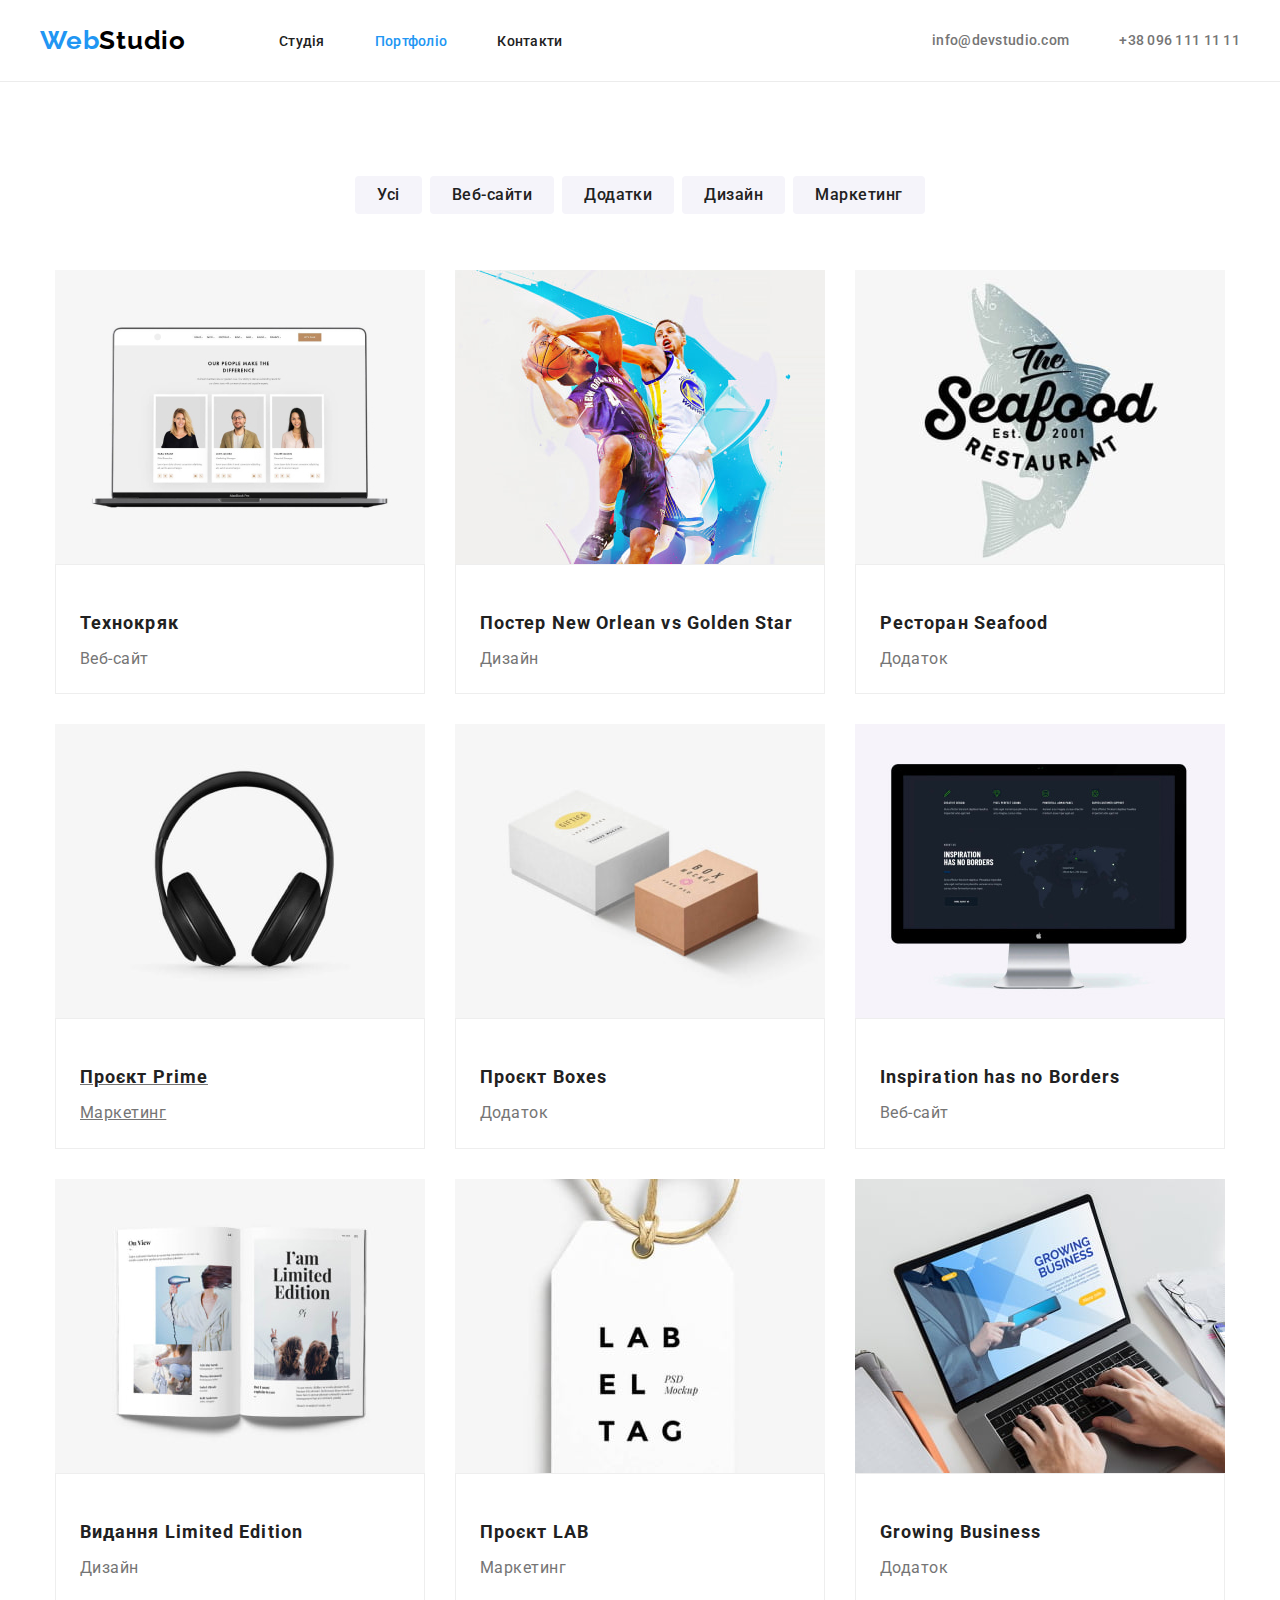
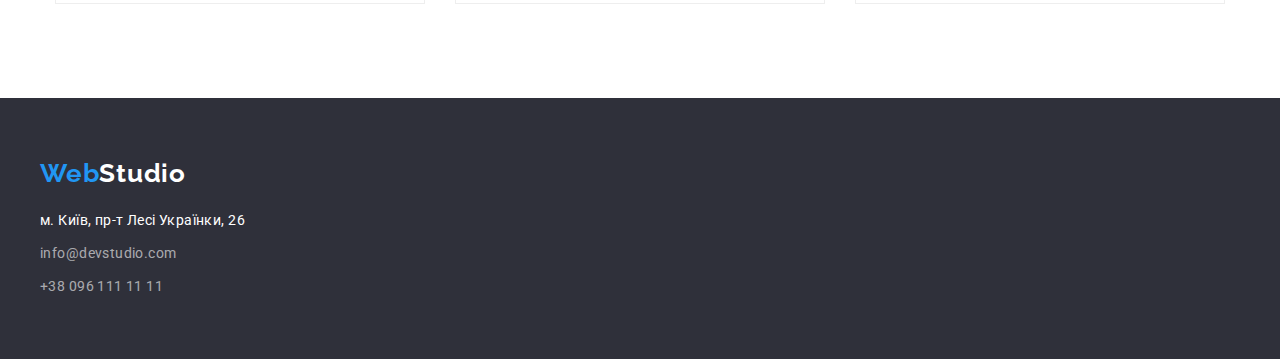
==== commit b66ebc18: "Исправляет недочёоты" ====
--- a/portfolio.html
+++ b/portfolio.html
@@ -18,145 +18,163 @@
     <title>Portfolio</title>
   </head>
   <body>
-    <header>
-      <div class="container flex-header">
-        <nav class="flex-nav">
-          <a class="logo" href="./index.html"><span class="logo-cover">Web</span>Studio</a>
-          <ul class="list list-nav">
-            <li class="item">
-              <a class="link navigation-link" href="./index.html">Студія</a>
-            </li>
-            <li class="item">
-              <a class="link navigation-link this-page" href="./portfolio.html">Портфоліо</a>
-            </li>
-            <li class="item">
-              <a class="link navigation-link" href="#">Контакти</a>
+    <header class="header-section">
+      <div class="container">
+        <div class="flex-header">
+          <nav class="flex-nav">
+            <a class="logo" href="./index.html"><span class="logo-cover">Web</span>Studio</a>
+            <ul class="list list-nav">
+              <li class="item">
+                <a class="link navigation-link" href="./index.html">Студія</a>
+              </li>
+              <li class="item">
+                <a class="link navigation-link this-page" href="./portfolio.html">Портфоліо</a>
+              </li>
+              <li class="item">
+                <a class="link navigation-link" href="#">Контакти</a>
+              </li>
+            </ul>
+          </nav>
+          <ul class="list list-contact">
+            <li class="item">
+              <a class="link top-contact" href="mailto:info@devstudio.com">info@devstudio.com</a>
+            </li>
+            <li class="item">
+              <a class="link top-contact" href="tel:+380961111111">+38 096 111 11 11</a>
             </li>
           </ul>
-        </nav>
-        <ul class="list list-contact">
-          <li class="item">
-            <a class="link top-contact" href="mailto:info@devstudio.com">info@devstudio.com</a>
-          </li>
-          <li class="item">
-            <a class="link top-contact" href="tel:+380961111111">+38 096 111 11 11</a>
-          </li>
-        </ul>
+        </div>
       </div>
     </header>
     <main>
       <section class="product-section">
         <div class="container">
-          <div class="section">
-            <h1 class="visually-hidden">Портфоліо Web Studio</h1>
-            <ul class="list list-botton">
-              <li class="item"><button class="button" type="button">Усі</button></li>
-              <li class="item"><button class="button" type="button">Веб-сайти</button></li>
-              <li class="item"><button class="button" type="button">Додатки</button></li>
-              <li class="item"><button class="button" type="button">Дизайн</button></li>
-              <li class="item"><button class="button" type="button">Маркетинг</button></li>
-            </ul>
-            <ul class="list product-card">
-              <li class="item">
-                <a class="product-link" href="">
-                  <img
-                    src="./images/8.jpg"
-                    alt="Ноутбук на білому тлі, на екрані якого відкрита веб-сайт"
-                    width="370"
-                    height="294"
-                  />
+          <h1 class="visually-hidden">Портфоліо Web Studio</h1>
+          <ul class="list list-botton">
+            <li class="item"><button class="button" type="button">Усі</button></li>
+            <li class="item"><button class="button" type="button">Веб-сайти</button></li>
+            <li class="item"><button class="button" type="button">Додатки</button></li>
+            <li class="item"><button class="button" type="button">Дизайн</button></li>
+            <li class="item"><button class="button" type="button">Маркетинг</button></li>
+          </ul>
+          <ul class="list product-card">
+            <li class="item">
+              <a class="product-link" href="">
+                <img
+                  src="./images/8.jpg"
+                  alt="Ноутбук на білому тлі, на екрані якого відкрита веб-сайт"
+                  width="370"
+                  height="294"
+                />
+                <div class="product-text">
                   <h2 class="product-title">Технокряк</h2>
-                  <span class="product-text">Веб-сайт</span>
-                </a>
-              </li>
-              <li class="item">
-                <a class="product-link" href="">
-                  <img
-                    src="./images/9.jpg"
-                    alt="Два хлопця грають у баскетбол"
-                    width="370"
-                    height="294"
-                  />
+                  <span class="product-span">Веб-сайт</span>
+                </div>
+              </a>
+            </li>
+            <li class="item">
+              <a class="product-link" href="">
+                <img
+                  src="./images/9.jpg"
+                  alt="Два хлопця грають у баскетбол"
+                  width="370"
+                  height="294"
+                />
+                <div class="product-text">
                   <h2 class="product-title">Постер New Orlean vs Golden Star</h2>
-                  <span class="product-text">Дизайн</span>
-                </a>
-              </li>
-              <li class="item">
-                <a class="product-link" href="">
-                  <img
-                    src="./images/10.jpg"
-                    alt="Напис The Seafood на задньому твір якої розташована риба"
-                    width="370"
-                    height="294"
-                  />
+                  <span class="product-span">Дизайн</span>
+                </div>
+              </a>
+            </li>
+            <li class="item">
+              <a class="product-link" href="">
+                <img
+                  src="./images/10.jpg"
+                  alt="Напис The Seafood на задньому твір якої розташована риба"
+                  width="370"
+                  height="294"
+                />
+                <div class="product-text">
                   <h2 class="product-title">Ресторан Seafood</h2>
-                  <span class="product-text">Додаток</span>
-                </a>
-              </li>
-              <li class="item">
-                <a class="product-link" href="">
-                  <img
-                    src="./images/11.jpg"
-                    alt="Бездротові навушники на білому тлі"
-                    width="370"
-                    height="294"
-                  />
+                  <span class="product-span">Додаток</span>
+                </div>
+              </a>
+            </li>
+            <li class="item">
+              <a class="product-span" href="">
+                <img
+                  src="./images/11.jpg"
+                  alt="Бездротові навушники на білому тлі"
+                  width="370"
+                  height="294"
+                />
+                <div class="product-text">
                   <h2 class="product-title">Проєкт Prime</h2>
-                  <span class="product-text">Маркетинг</span>
-                </a>
-              </li>
-              <li class="item">
-                <a class="product-link" href="">
-                  <img src="./images/12.jpg" alt="Напис Lab el tag" width="370" height="294" />
+                  <span class="product-span">Маркетинг</span>
+                </div>
+              </a>
+            </li>
+            <li class="item">
+              <a class="product-link" href="">
+                <img src="./images/12.jpg" alt="Напис Lab el tag" width="370" height="294" />
+                <div class="product-text">
                   <h2 class="product-title">Проєкт Boxes</h2>
-                  <span class="product-text">Додаток</span>
-                </a>
-              </li>
-              <li class="item">
-                <a class="product-link" href="">
-                  <img
-                    src="./images/13.jpg"
-                    alt="Дві коробки на білому тлі"
-                    width="370"
-                    height="294"
-                  />
+                  <span class="product-span">Додаток</span>
+                </div>
+              </a>
+            </li>
+            <li class="item">
+              <a class="product-link" href="">
+                <img
+                  src="./images/13.jpg"
+                  alt="Дві коробки на білому тлі"
+                  width="370"
+                  height="294"
+                />
+                <div class="product-text">
                   <h2 class="product-title">Inspiration has no Borders</h2>
-                  <span class="product-text">Веб-сайт</span>
-                </a>
-              </li>
-              <li class="item">
-                <a class="product-link" href="">
-                  <img
-                    src="./images/14.jpg"
-                    alt="Комп'ютер із відкритим додатком"
-                    width="370"
-                    height="294"
-                  />
+                  <span class="product-span">Веб-сайт</span>
+                </div>
+              </a>
+            </li>
+            <li class="item">
+              <a class="product-link" href="">
+                <img
+                  src="./images/14.jpg"
+                  alt="Комп'ютер із відкритим додатком"
+                  width="370"
+                  height="294"
+                />
+                <div class="product-text">
                   <h2 class="product-title">Видання Limited Edition</h2>
-                  <span class="product-text">Дизайн</span>
-                </a>
-              </li>
-              <li class="item">
-                <a class="product-link" href="">
-                  <img src="./images/15.jpg" alt="Книжка на білому тлі" width="370" height="294" />
+                  <span class="product-span">Дизайн</span>
+                </div>
+              </a>
+            </li>
+            <li class="item">
+              <a class="product-link" href="">
+                <img src="./images/15.jpg" alt="Книжка на білому тлі" width="370" height="294" />
+                <div class="product-text">
                   <h2 class="product-title">Проєкт LAB</h2>
-                  <span class="product-text">Маркетинг</span>
-                </a>
-              </li>
-              <li class="item">
-                <a class="product-link" href="">
-                  <img
-                    src="./images/16.jpg"
-                    alt="Робочий стіл на якому розташовані рюкзак, аркуші паперу та ноутбук, у якому відкрито веб-сторінку"
-                    width="370"
-                    height="294"
-                  />
+                  <span class="product-span">Маркетинг</span>
+                </div>
+              </a>
+            </li>
+            <li class="item">
+              <a class="product-link" href="">
+                <img
+                  src="./images/16.jpg"
+                  alt="Робочий стіл на якому розташовані рюкзак, аркуші паперу та ноутбук, у якому відкрито веб-сторінку"
+                  width="370"
+                  height="294"
+                />
+                <div class="product-text">
                   <h2 class="product-title">Growing Business</h2>
-                  <span class="product-text">Додаток</span>
-                </a>
-              </li>
-            </ul>
-          </div>
+                  <span class="product-span">Додаток</span>
+                </div>
+              </a>
+            </li>
+          </ul>
         </div>
       </section>
     </main>
--- a/css/styles.css
+++ b/css/styles.css
@@ -54,21 +54,10 @@
 
 /* Container */
 .container{
-    width: 1230px;
-
-    padding-left: 15px;
-    padding-right: 15px;
+    width: 1200px;
 
     margin-left: auto;
     margin-right: auto;
-
-    outline: 1px solid red;
-}
-/* section */
-.section
-{
-    padding-top: 94px;
-    padding-bottom: 94px;
 }
 /* list */
 .list {
@@ -94,6 +83,7 @@
 
 /* button */
 .button {
+    padding: 6px 22px;
 
     color: var(--secondory-button-color);
     background-color: var(--secondory-button-background-color);
@@ -131,6 +121,9 @@
 }
 
 /* header */
+.header-section{
+    border-bottom: 1px solid #ECECEC;
+}
 .flex-header{
     display: flex;
     align-items: center;
@@ -189,13 +182,12 @@
 
 /* hero section */
 .hero-section{
-    background-color: #2F303A;
-}
-.hero-section .section{
-    height: 600px;
     padding-bottom: 200px;
     padding-top: 200px;
-}
+
+    background-color: #2F303A;
+}
+
 .hero-title{
     margin-bottom: 30px;
 
@@ -244,7 +236,8 @@
 }
 
 /* features section */
-.features-section .section{
+.features-section{
+    padding-top: 94px;
     padding-bottom: 0px;
 }
 .features-title{
@@ -266,14 +259,25 @@
 .list-features .item{
     width: 270px;
 }
+.features-text{
+    line-height: 1.71em;
+}
 
 /* development-section */
+.development-section{
+    padding-top: 94px;
+    padding-bottom: 94px;
+}
 .list-developmen{
     flex-wrap: wrap;
     gap: 30px;
     justify-content: center;
 }
 /* employee section */
+.employee-section{
+    padding-top: 94px;
+    padding-bottom: 94px;
+}
 .list-employee{
     flex-wrap: wrap;
     gap: 30px;
@@ -281,6 +285,8 @@
 }
 .card-text{
     text-align: center;
+    padding-top: 30px;
+    padding-bottom: 30px;
 }
 .employee-card-title{
     margin-bottom: 10px;
@@ -335,6 +341,10 @@
 }
 
 /* product section */
+.product-section{
+    padding-top: 94px;
+    padding-bottom: 94px;
+}
 .list-botton
 {
     display: flex;
@@ -370,6 +380,10 @@
     letter-spacing: 0.06em;
 }
 .product-text{
+    padding: 20px 24px;
+    border: 1px solid #EEEEEE;
+}
+.product-span{
     color: var(--pramiry-color);
 
     font-size: 16px;
